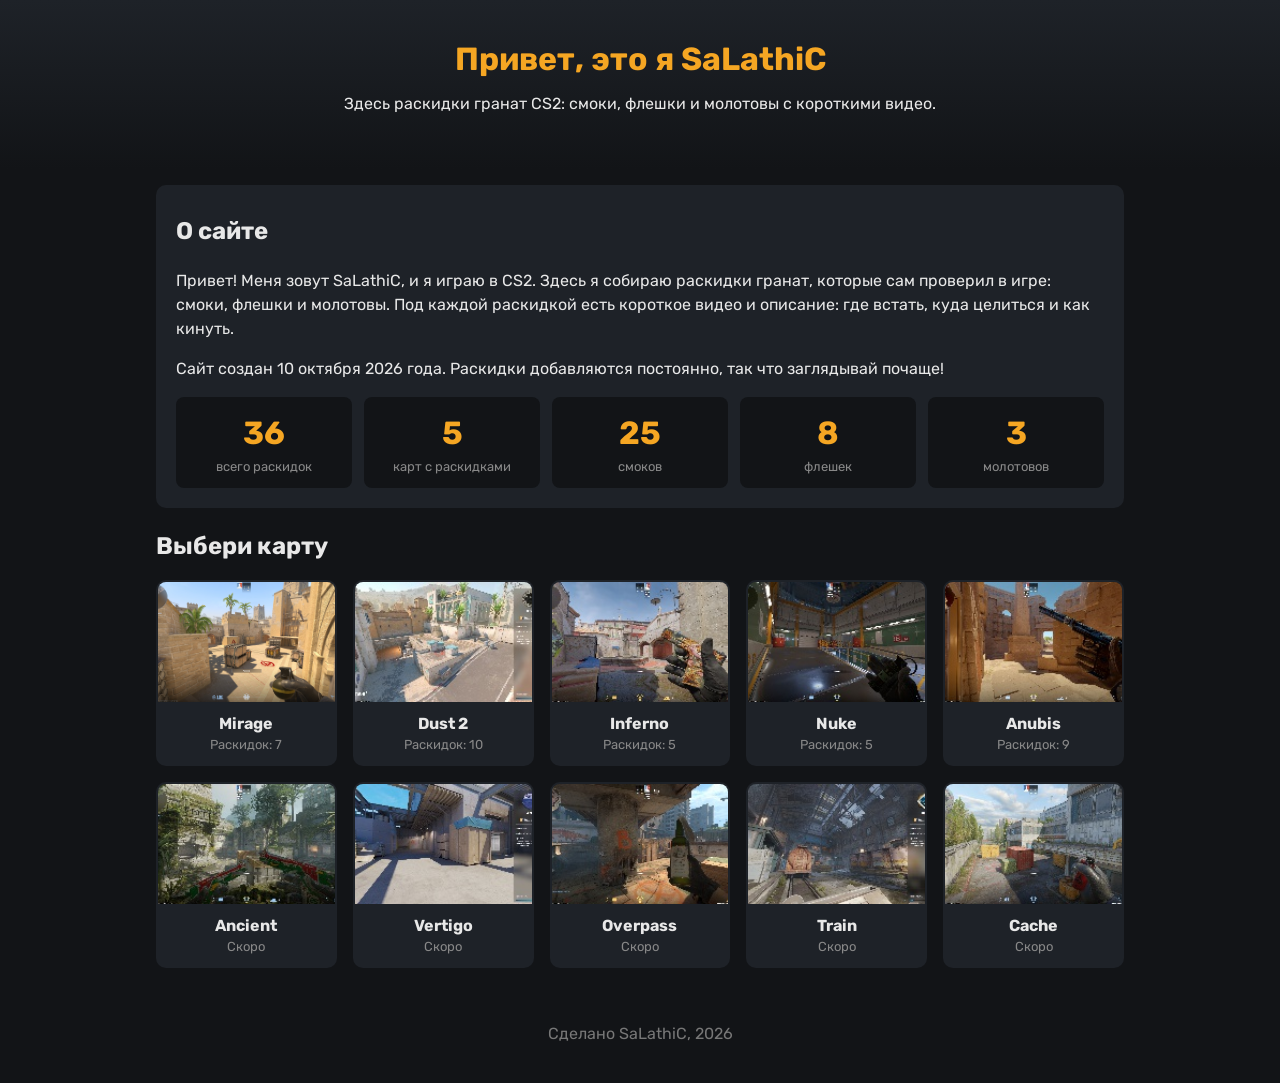
==== index.html @ a8b23113 "Первая версия сайта раскидок CS2: 5 карт, 36 раскидок" ====
<!DOCTYPE html>
<html lang="ru">
<head>
    <!-- Сюда пишем служебную информацию. Её не видно на странице -->
    <meta charset="UTF-8">
    <meta name="viewport" content="width=device-width, initial-scale=1.0">
    <title>Раскидки CS2</title>
    <!-- Подключаем шрифт Rubik из Google Fonts (он умеет русские буквы) -->
    <link rel="stylesheet" href="https://fonts.googleapis.com/css2?family=Rubik:wght@400;700&display=swap">
    <!-- Подключаем файл с оформлением -->
    <link rel="stylesheet" href="style.css">
</head>
<body>
    <!-- А всё, что внутри body, видно на странице -->

    <!-- Шапка сайта -->
    <header>
        <h1>Привет, это я SaLathiC</h1>
        <p>Здесь раскидки гранат CS2: смоки, флешки и молотовы с короткими видео.</p>
    </header>

    <!-- Основная часть: список карт -->
    <main>
        <!-- Блок «О сайте» -->
        <section class="about">
            <h2>О сайте</h2>
            <!-- ✏️ Текст можно поменять на свой -->
            <p>
                Привет! Меня зовут SaLathiC, и я играю в CS2. Здесь я собираю раскидки гранат,
                которые сам проверил в игре: смоки, флешки и молотовы. Под каждой раскидкой есть
                короткое видео и описание: где встать, куда целиться и как кинуть.
            </p>
            <p>Сайт создан 10 октября 2026 года. Раскидки добавляются постоянно, так что заглядывай почаще!</p>

            <!-- Статистика. Цифры посчитает JavaScript из файла home.js -->
            <div class="stats">
                <div class="stat">
                    <span class="stat-number" id="stat-total">0</span>
                    <span class="stat-label">всего раскидок</span>
                </div>
                <div class="stat">
                    <span class="stat-number" id="stat-maps">0</span>
                    <span class="stat-label">карт с раскидками</span>
                </div>
                <div class="stat">
                    <span class="stat-number" id="stat-smoke">0</span>
                    <span class="stat-label">смоков</span>
                </div>
                <div class="stat">
                    <span class="stat-number" id="stat-flash">0</span>
                    <span class="stat-label">флешек</span>
                </div>
                <div class="stat">
                    <span class="stat-number" id="stat-molotov">0</span>
                    <span class="stat-label">молотовов</span>
                </div>
            </div>
        </section>

        <h2>Выбери карту</h2>

        <!-- Пустая сетка для плиток карт. Их нарисует JavaScript из файла home.js -->
        <nav class="map-grid"></nav>
    </main>

    <!-- Подвал сайта -->
    <footer>
        <p>Сделано SaLathiC, 2026</p>
    </footer>

    <!-- Сначала данные, потом робот главной страницы -->
    <script src="data.js"></script>
    <script src="home.js"></script>
</body>
</html>
---- style.css ----
/* Это CSS — «одежда» сайта. Здесь пишем, как всё выглядит */

/* ===== Весь сайт ===== */

/* * — значит «все элементы». Так размеры считаются проще и понятнее */
* {
    box-sizing: border-box;
}

body {
    margin: 0;                          /* убираем белую рамку вокруг страницы */
    font-family: 'Rubik', sans-serif;   /* шрифт; если не загрузится — любой простой */
    background-color: #121417;          /* почти чёрный фон */
    color: #e8e8e8;                     /* светло-серый текст */
}

/* ===== Шапка ===== */

header {
    text-align: center;                 /* текст по центру */
    padding: 40px 16px;
    /* плавный переход цвета сверху вниз */
    background: linear-gradient(#1e2228, #121417);
}

header h1 {
    margin: 0;
    color: #f5a623;                     /* оранжевый, как в CS2 */
}

/* ===== Основная часть ===== */

main {
    max-width: 1000px;                  /* на широком экране не растягиваемся бесконечно */
    margin: 0 auto;                     /* auto по бокам — ставит блок по центру */
    padding: 16px;
}

/* ===== Блок «О сайте» ===== */

.about {
    background-color: #1e2228;
    border-radius: 10px;
    padding: 8px 20px 20px;
    margin-bottom: 24px;
    line-height: 1.5;                   /* расстояние между строчками — так текст легче читать */
}

/* Ряд с цифрами: плитки в ряд, а если не влезают — переносятся */
.stats {
    display: flex;
    flex-wrap: wrap;
    gap: 12px;
    margin-top: 16px;
}

/* Одна плитка с цифрой */
.stat {
    flex: 1;                            /* все плитки одинаковой ширины */
    min-width: 110px;
    display: flex;
    flex-direction: column;             /* цифра сверху, подпись снизу */
    align-items: center;
    padding: 12px;
    background-color: #121417;
    border-radius: 8px;
}

.stat-number {
    font-size: 32px;
    font-weight: bold;
    color: #f5a623;
}

.stat-label {
    font-size: 13px;
    color: #888;
    text-align: center;
}

/* Сетка плиток: сама решает, сколько плиток влезет в ряд.
   Каждая плитка не уже 180px, а лишнее место делится поровну */
.map-grid {
    display: grid;
    grid-template-columns: repeat(auto-fill, minmax(180px, 1fr));
    gap: 16px;                          /* расстояние между плитками */
}

/* Одна плитка карты */
.map-card {
    display: flex;
    flex-direction: column;             /* картинка сверху, название снизу */
    background-color: #1e2228;
    border: 2px solid transparent;      /* невидимая рамка, станет оранжевой при наведении */
    border-radius: 10px;                /* скруглённые углы */
    overflow: hidden;                   /* картинка не вылезает за скруглённые углы */
    color: inherit;                     /* цвет текста как у всей страницы, а не синий */
    text-decoration: none;              /* убираем подчёркивание ссылки */
    transition: transform 0.2s, border-color 0.2s;  /* плавная анимация за 0.2 секунды */
}

/* :hover — когда наводишь мышку на плитку */
.map-card:hover {
    transform: translateY(-4px);        /* приподнимаем на 4 пикселя */
    border-color: #f5a623;
}

/* Верхняя часть плитки: картинка или надпись «Скоро» */
.map-picture {
    width: 100%;
    height: 120px;
    object-fit: cover;                  /* картинка заполняет место и не сплющивается */
    display: flex;                      /* эти три строчки ставят текст «Скоро» по центру */
    align-items: center;
    justify-content: center;
    background-color: #2b2f36;
    color: #777;
}

/* Название карты под картинкой */
.map-name {
    padding: 12px 12px 0;
    text-align: center;
    font-weight: bold;
}

/* Подпись под названием: «Раскидок: 7» или «Скоро» */
.map-count {
    padding: 4px 12px 12px;
    text-align: center;
    font-size: 13px;
    color: #888;
}

/* ===== Подвал ===== */

footer {
    text-align: center;
    padding: 24px;
    color: #777;
}

/* ===== Другие страницы ===== */

/* Ссылка «← Назад к картам» */
.back-link {
    color: #f5a623;
    text-decoration: none;
}

/* ===== Фильтры ===== */

.filters {
    margin: 16px 0;
}

/* Поле поиска */
.search {
    width: 100%;
    max-width: 400px;
    padding: 10px 14px;
    margin-bottom: 12px;
    background-color: #1e2228;
    color: #e8e8e8;
    border: 2px solid #2b2f36;
    border-radius: 6px;
    font-family: inherit;
    font-size: 15px;
}

/* :focus — когда в поле кликнули и печатают */
.search:focus {
    outline: none;                      /* убираем стандартную синюю рамку браузера */
    border-color: #f5a623;
}

/* Одна группа кнопок — кнопки в ряд, а если не влезают — переносятся */
.filter-group {
    display: flex;
    flex-wrap: wrap;
    gap: 8px;
    margin-bottom: 8px;
}

.filter-button {
    padding: 8px 16px;
    background-color: #1e2228;
    color: #e8e8e8;
    border: 2px solid #2b2f36;
    border-radius: 6px;
    font-family: inherit;               /* кнопки по умолчанию берут другой шрифт — исправляем */
    font-size: 15px;
    cursor: pointer;                    /* курсор-рука при наведении */
}

.filter-button:hover {
    border-color: #f5a623;
}

/* Выбранная кнопка — оранжевая. JavaScript добавляет ей класс active */
.filter-button.active {
    background-color: #f5a623;
    border-color: #f5a623;
    color: black;
}

/* ===== Раскидки ===== */

/* Сетка карточек раскидок: как сетка карт, только карточки шире */
.lineup-grid {
    display: grid;
    grid-template-columns: repeat(auto-fill, minmax(300px, 1fr));
    gap: 16px;
}

/* Одна карточка раскидки */
.lineup-card {
    background-color: #1e2228;
    border-radius: 10px;
    overflow: hidden;
}

/* Видео на всю ширину карточки */
.lineup-card video {
    width: 100%;
    display: block;                     /* убирает маленькую щель под видео */
}

/* Текст под видео */
.lineup-info {
    padding: 12px 16px;
}

.lineup-info h3 {
    margin: 0 0 8px;                    /* отступ только снизу */
}

.lineup-info p {
    margin: 6px 0;
}

/* Метки «Смок», «T» и т.д. — маленькие цветные таблички */
.tag {
    display: inline-block;
    padding: 2px 8px;
    border-radius: 4px;
    font-size: 13px;
    font-weight: bold;
}

/* У каждой метки свой цвет */
.tag-smoke   { background-color: #6b7280; color: white; }   /* серый */
.tag-flash   { background-color: #f3f4f6; color: black; }   /* белый */
.tag-molotov { background-color: #dc2626; color: white; }   /* красный */
.tag-t       { background-color: #d97706; color: white; }   /* оранжевый — террористы */
.tag-ct      { background-color: #2563eb; color: white; }   /* синий — спецназ */
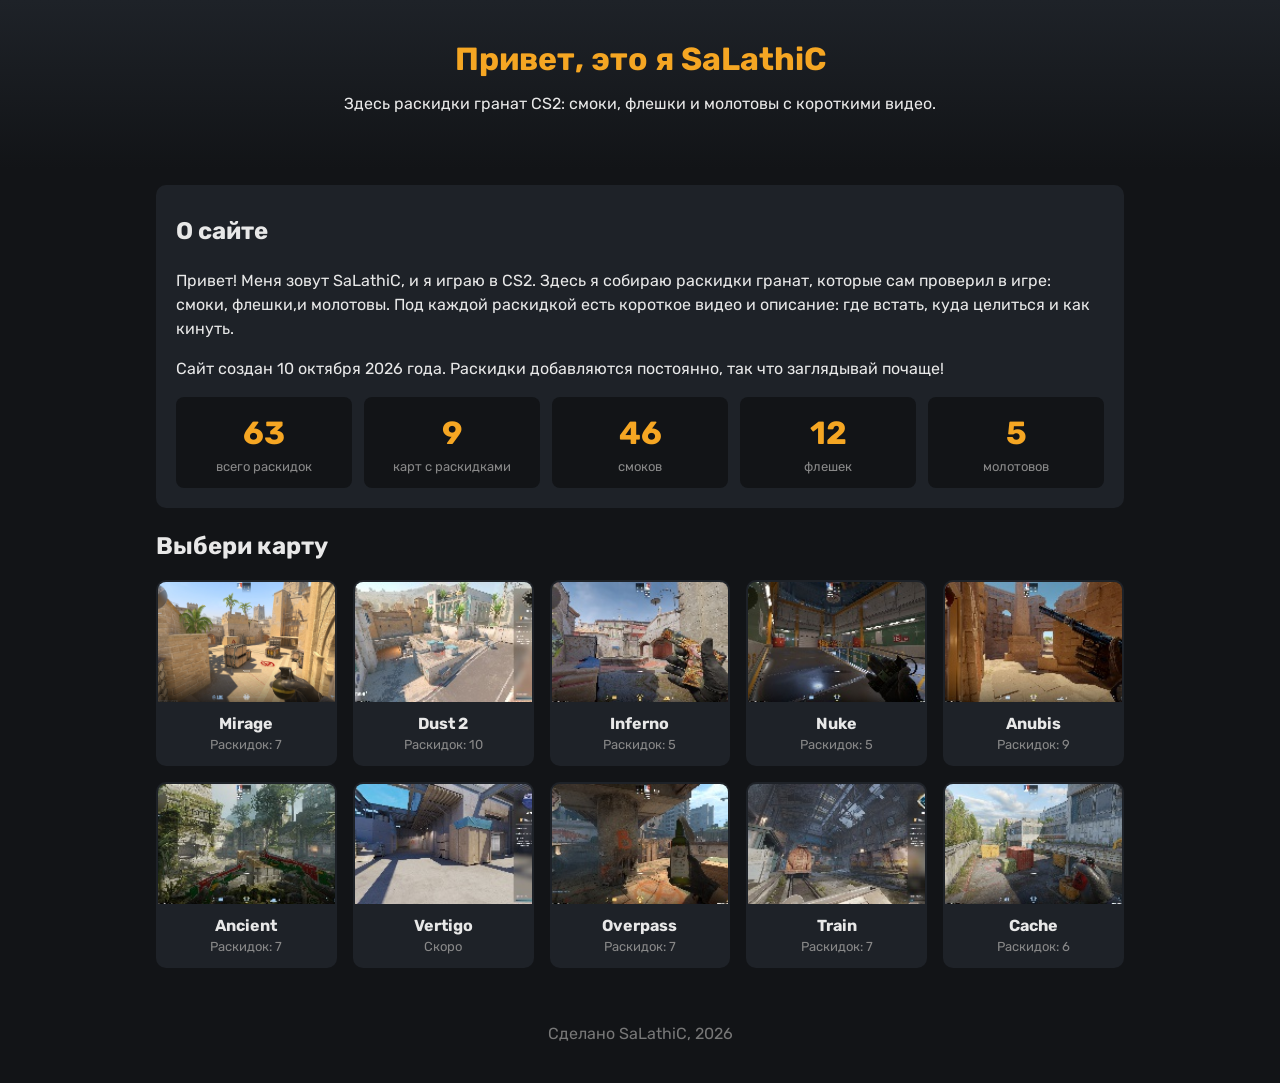
==== commit 65c17ae5: "Лёгкие видео, мини-странички, авторы и три новые карты - Все видео пережаты в 540p, у каждого есть к" ====
--- a/index.html
+++ b/index.html
@@ -27,7 +27,7 @@
             <!-- ✏️ Текст можно поменять на свой -->
             <p>
                 Привет! Меня зовут SaLathiC, и я играю в CS2. Здесь я собираю раскидки гранат,
-                которые сам проверил в игре: смоки, флешки и молотовы. Под каждой раскидкой есть
+                которые сам проверил в игре: смоки, флешки,и молотовы. Под каждой раскидкой есть
                 короткое видео и описание: где встать, куда целиться и как кинуть.
             </p>
             <p>Сайт создан 10 октября 2026 года. Раскидки добавляются постоянно, так что заглядывай почаще!</p>
--- a/style.css
+++ b/style.css
@@ -216,14 +216,25 @@
 /* Одна карточка раскидки */
 .lineup-card {
     background-color: #1e2228;
+    border: 2px solid transparent;      /* невидимый контур — станет белым при наведении */
     border-radius: 10px;
     overflow: hidden;
+    cursor: pointer;                    /* курсор-рука: «на меня можно нажать» */
+    transition: border-color 0.2s;      /* контур загорается плавно */
+}
+
+/* Наводишь мышку — контур загорается белым */
+.lineup-card:hover {
+    border-color: white;
 }
 
 /* Видео на всю ширину карточки */
 .lineup-card video {
     width: 100%;
     display: block;                     /* убирает маленькую щель под видео */
+    aspect-ratio: 16 / 9;               /* место под видео занято сразу, и страница не «прыгает» при загрузке */
+    object-fit: cover;
+    background-color: #000;
 }
 
 /* Текст под видео */
@@ -254,3 +265,191 @@
 .tag-molotov { background-color: #dc2626; color: white; }   /* красный */
 .tag-t       { background-color: #d97706; color: white; }   /* оранжевый — террористы */
 .tag-ct      { background-color: #2563eb; color: white; }   /* синий — спецназ */
+
+/* ===== Мини-страничка раскидки ===== */
+
+/* Тёмный полупрозрачный фон на весь экран */
+.modal {
+    position: fixed;                    /* «приклеен» к экрану и не прокручивается */
+    inset: 0;                           /* растянут на весь экран: сверху, справа, снизу, слева = 0 */
+    z-index: 100;                       /* поверх всего остального */
+    display: flex;
+    align-items: center;                /* окно по центру экрана */
+    justify-content: center;
+    padding: 16px;
+    background-color: rgba(0, 0, 0, 0.8);   /* чёрный, но на 80% непрозрачный */
+}
+
+/* hidden прячет элемент. Без этой строчки display: flex выше «перебил» бы hidden */
+.modal[hidden] {
+    display: none;
+}
+
+/* Само окно */
+.modal-window {
+    position: relative;                 /* чтобы крестик можно было поставить в его угол */
+    width: 100%;
+    max-width: 900px;
+    max-height: 100%;
+    overflow-y: auto;                   /* если окно не влезает по высоте — внутри появится прокрутка */
+    background-color: #1e2228;
+    border: 2px solid white;
+    border-radius: 12px;
+}
+
+/* Большое видео на всю ширину окна */
+.modal-video {
+    width: 100%;
+    display: block;
+    aspect-ratio: 16 / 9;
+    background-color: #000;
+}
+
+.modal-info {
+    padding: 16px 20px 20px;
+    line-height: 1.5;
+}
+
+.modal-info h2 {
+    margin: 0 0 8px;
+}
+
+/* Крестик в правом верхнем углу */
+.modal-close {
+    position: absolute;
+    top: 8px;
+    right: 8px;
+    z-index: 1;                         /* поверх видео */
+    width: 36px;
+    height: 36px;
+    border: none;
+    border-radius: 50%;                 /* круглая кнопка */
+    background-color: rgba(0, 0, 0, 0.6);
+    color: white;
+    font-size: 18px;
+    cursor: pointer;
+}
+
+.modal-close:hover {
+    background-color: #f5a623;
+    color: black;
+}
+
+/* ===== Автор раскидки ===== */
+
+/* Овальная плашка автора: маленькая аватарка + имя.
+   Видна сразу на карточке раскидки и в мини-страничке */
+.author-badge {
+    display: inline-flex;               /* аватарка и имя в одну строку */
+    align-items: center;
+    gap: 6px;
+    vertical-align: middle;
+    padding: 2px 10px 2px 2px;          /* слева меньше — там аватарка */
+    border: 1px solid #f5a623;
+    border-radius: 999px;               /* очень большое скругление = овал */
+    background-color: rgba(245, 166, 35, 0.15);   /* оранжевый, но почти прозрачный */
+    color: #f5a623;
+    font: inherit;
+    font-size: 13px;
+    font-weight: bold;
+    cursor: pointer;
+    transition: background-color 0.2s, color 0.2s;
+}
+
+.author-badge:hover {
+    background-color: #f5a623;
+    color: black;
+}
+
+/* Круглая мини-аватарка внутри плашки */
+.author-badge img {
+    width: 20px;
+    height: 20px;
+    border-radius: 50%;
+}
+
+/* Тёмный фон под карточкой автора — как у мини-странички, но ещё выше (z-index 200) */
+.author-popup {
+    position: fixed;
+    inset: 0;
+    z-index: 200;
+    display: flex;
+    align-items: center;
+    justify-content: center;
+    padding: 16px;
+    background-color: rgba(0, 0, 0, 0.6);
+}
+
+.author-popup[hidden] {
+    display: none;
+}
+
+/* Сама карточка автора */
+.author-window {
+    position: relative;
+    width: 100%;
+    max-width: 340px;
+    padding: 28px 24px 24px;
+    text-align: center;
+    background-color: #1e2228;
+    border: 2px solid white;
+    border-radius: 12px;
+}
+
+/* Круглая аватарка */
+.author-photo {
+    width: 120px;
+    height: 120px;
+    border-radius: 50%;
+    border: 3px solid #f5a623;
+    object-fit: cover;
+}
+
+.author-name {
+    margin: 12px 0 4px;
+    font-size: 24px;
+}
+
+.author-about {
+    color: #aaa;
+    line-height: 1.5;
+}
+
+/* Кнопка «Открыть канал на ...» */
+.author-channel {
+    display: inline-block;
+    margin-top: 8px;
+    padding: 10px 18px;
+    border-radius: 6px;
+    color: white;
+    font-weight: bold;
+    text-decoration: none;
+}
+
+/* Цвет кнопки — как у площадки */
+.channel-youtube         { background-color: #ff0000; }   /* красный YouTube */
+.channel-youtube:hover   { background-color: #cc0000; }
+.channel-rutube          { background-color: #100943; border: 1px solid #00a1e7; }   /* тёмно-синий Rutube */
+.channel-rutube:hover    { background-color: #00a1e7; }
+.channel-github          { background-color: #24292f; border: 1px solid #8b949e; }   /* тёмно-серый GitHub */
+.channel-github:hover    { background-color: #444c56; }
+
+/* Крестик — такой же, как у мини-странички */
+.author-close {
+    position: absolute;
+    top: 8px;
+    right: 8px;
+    width: 32px;
+    height: 32px;
+    border: none;
+    border-radius: 50%;
+    background-color: rgba(0, 0, 0, 0.4);
+    color: white;
+    font-size: 16px;
+    cursor: pointer;
+}
+
+.author-close:hover {
+    background-color: #f5a623;
+    color: black;
+}
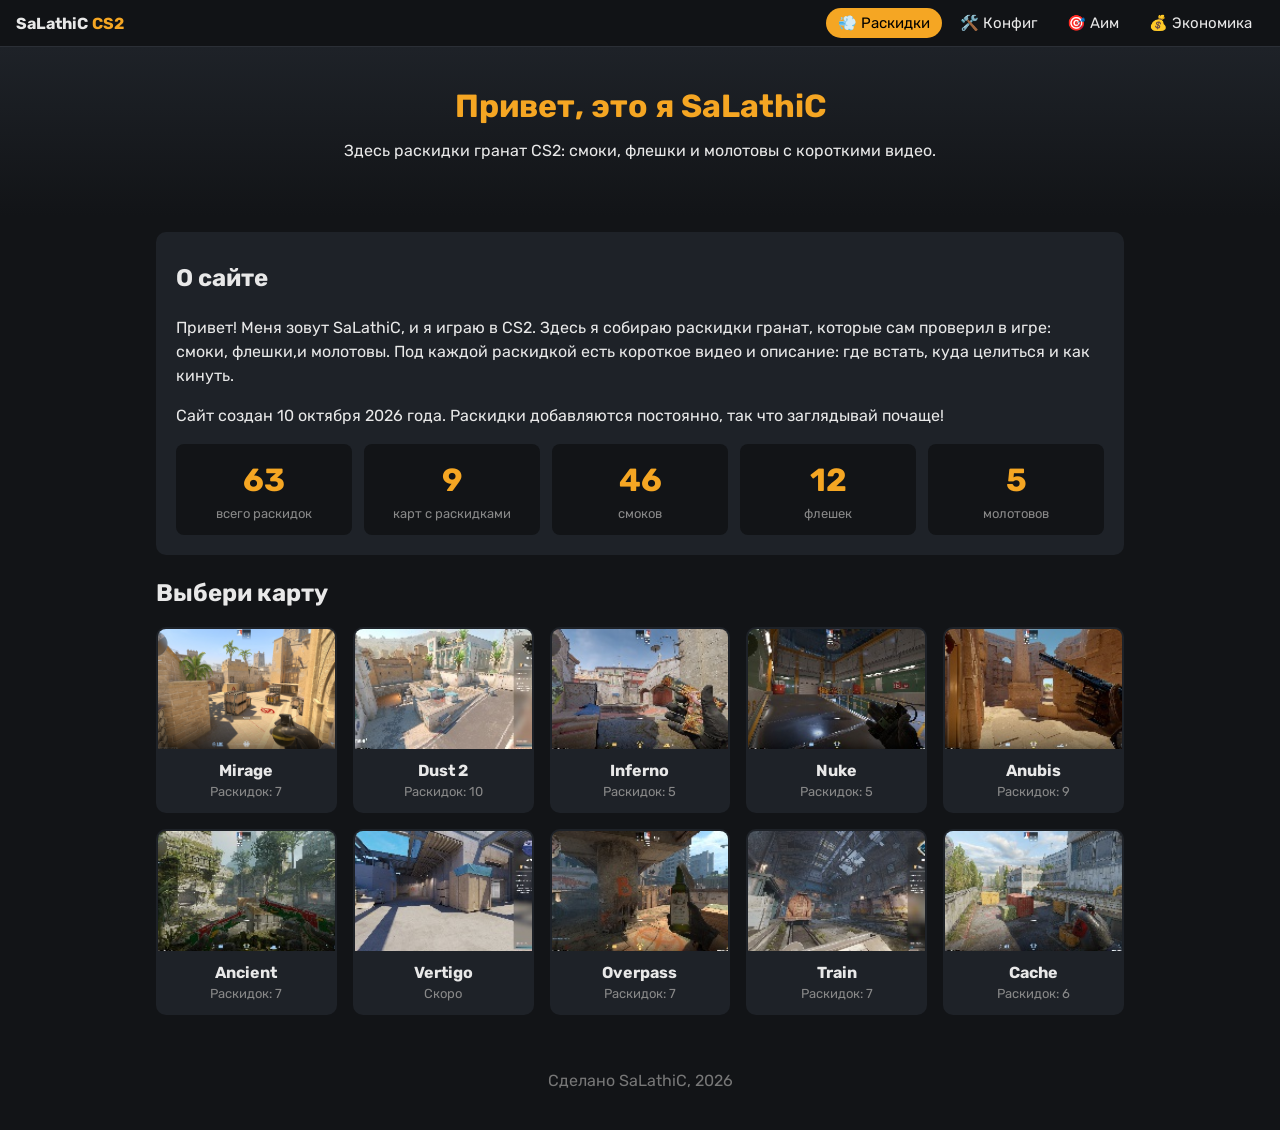
==== commit 58af4423: "CS2-помощник: меню, конфиг, аим-тренер и экономика - Меню сверху на всех страницах (nav.js) - Генера" ====
--- a/index.html
+++ b/index.html
@@ -11,6 +11,8 @@
     <link rel="stylesheet" href="style.css">
 </head>
 <body>
+    <!-- Меню сайта рисует файл nav.js -->
+    <script src="nav.js"></script>
     <!-- А всё, что внутри body, видно на странице -->
 
     <!-- Шапка сайта -->
--- a/style.css
+++ b/style.css
@@ -453,3 +453,348 @@
     background-color: #f5a623;
     color: black;
 }
+
+/* ===== Меню сайта ===== */
+
+/* Полоска меню, «приклеенная» к верху экрана при прокрутке */
+.site-nav {
+    position: sticky;                   /* при прокрутке остаётся наверху */
+    top: 0;
+    z-index: 50;
+    display: flex;
+    flex-wrap: wrap;                    /* на телефоне пункты переносятся на новую строку */
+    align-items: center;
+    gap: 6px;
+    padding: 8px 16px;
+    background-color: rgba(18, 20, 23, 0.95);
+    border-bottom: 1px solid #2b2f36;
+}
+
+.nav-logo {
+    margin-right: auto;                 /* auto толкает всё остальное вправо */
+    color: #e8e8e8;
+    font-weight: bold;
+    text-decoration: none;
+}
+
+.nav-logo span {
+    margin-left: 4px;
+    color: #f5a623;
+}
+
+.nav-link {
+    padding: 6px 12px;
+    border-radius: 999px;
+    color: #e8e8e8;
+    text-decoration: none;
+    font-size: 15px;
+}
+
+.nav-link:hover {
+    background-color: #2b2f36;
+}
+
+/* Раздел, где ты сейчас */
+.nav-link.active {
+    background-color: #f5a623;
+    color: black;
+}
+
+/* ===== Общее для страниц-инструментов ===== */
+
+.tool-intro {
+    color: #aaa;
+    line-height: 1.5;
+}
+
+/* Блок-карточка с настройками */
+.panel {
+    background-color: #1e2228;
+    border-radius: 10px;
+    padding: 16px 20px;
+    margin-bottom: 16px;
+}
+
+.panel h2 {
+    margin-top: 0;
+    font-size: 20px;
+}
+
+/* Строчка «название — ползунок — значение» */
+.field {
+    display: grid;
+    grid-template-columns: 170px 1fr 60px;
+    align-items: center;
+    gap: 10px;
+    margin: 8px 0;
+}
+
+.field output,
+.field .value {
+    color: #f5a623;
+    font-weight: bold;
+    text-align: right;
+}
+
+/* На телефоне — название сверху, ползунок под ним */
+@media (max-width: 560px) {
+    .field {
+        grid-template-columns: 1fr 60px;
+    }
+    .field label {
+        grid-column: 1 / -1;
+    }
+}
+
+input[type="range"] {
+    width: 100%;
+    accent-color: #f5a623;              /* оранжевый ползунок */
+}
+
+input[type="number"],
+input[type="text"],
+select {
+    width: 100%;
+    padding: 8px 10px;
+    background-color: #121417;
+    color: #e8e8e8;
+    border: 2px solid #2b2f36;
+    border-radius: 6px;
+    font-family: inherit;
+    font-size: 15px;
+}
+
+.check {
+    display: flex;
+    align-items: center;
+    gap: 8px;
+    margin: 6px 0;
+    cursor: pointer;
+}
+
+.check input {
+    accent-color: #f5a623;
+    width: 18px;
+    height: 18px;
+}
+
+/* Большая оранжевая кнопка */
+.big-button {
+    padding: 10px 18px;
+    border: none;
+    border-radius: 6px;
+    background-color: #f5a623;
+    color: black;
+    font-family: inherit;
+    font-size: 15px;
+    font-weight: bold;
+    cursor: pointer;
+}
+
+.big-button:hover {
+    background-color: #ffc04d;
+}
+
+.big-button.secondary {
+    background-color: #2b2f36;
+    color: #e8e8e8;
+}
+
+.big-button.secondary:hover {
+    background-color: #3a3f48;
+}
+
+.button-row {
+    display: flex;
+    flex-wrap: wrap;
+    gap: 8px;
+    margin-top: 12px;
+}
+
+/* Поле с готовыми командами */
+.code-output {
+    width: 100%;
+    min-height: 220px;
+    padding: 12px;
+    background-color: #0b0c0e;
+    color: #9fe870;                     /* зелёный «хакерский» текст */
+    border: 2px solid #2b2f36;
+    border-radius: 6px;
+    font-family: Consolas, monospace;
+    font-size: 14px;
+    resize: vertical;
+}
+
+.hint {
+    color: #888;
+    font-size: 14px;
+    line-height: 1.5;
+}
+
+.hint code {
+    color: #f5a623;
+}
+
+/* ===== Генератор конфига ===== */
+
+/* Превью слева, настройки справа (на телефоне — друг под другом) */
+.crosshair-layout {
+    display: grid;
+    grid-template-columns: 320px 1fr;
+    gap: 20px;
+    align-items: start;
+}
+
+@media (max-width: 760px) {
+    .crosshair-layout {
+        grid-template-columns: 1fr;
+    }
+}
+
+#crosshair-preview {
+    width: 100%;
+    max-width: 320px;
+    border-radius: 8px;
+    border: 2px solid #2b2f36;
+}
+
+input[type="color"] {
+    width: 60px;
+    height: 32px;
+    border: none;
+    background: none;
+    cursor: pointer;
+}
+
+/* ===== Аим-тренер ===== */
+
+/* Игровое поле растягивается на всю ширину, но сохраняет пропорции */
+#aim-canvas {
+    display: block;
+    width: 100%;
+    height: auto;
+    margin-bottom: 16px;
+    border: 2px solid #2b2f36;
+    border-radius: 10px;
+    cursor: none;                       /* обычный курсор прячем — прицел рисует aim.js */
+    touch-action: manipulation;
+}
+
+/* ===== Калькулятор экономики ===== */
+
+/* Заголовок блока + кошелёк/кнопка справа */
+.shop-header {
+    display: flex;
+    flex-wrap: wrap;
+    align-items: center;
+    justify-content: space-between;
+    gap: 8px;
+}
+
+.shop-header h2 {
+    margin: 0;
+}
+
+/* Кошелёк «Осталось: $...» */
+.wallet {
+    padding: 6px 14px;
+    border-radius: 999px;
+    background-color: #121417;
+    font-size: 18px;
+}
+
+.wallet b {
+    color: #9fe870;
+}
+
+/* Название раздела магазина */
+.shop-section {
+    margin: 16px 0 8px;
+    font-size: 15px;
+    color: #aaa;
+}
+
+/* Кнопки предметов в ряд */
+.shop-row {
+    display: grid;
+    grid-template-columns: repeat(auto-fill, minmax(130px, 1fr));
+    gap: 8px;
+}
+
+/* Кнопка-предмет: название сверху, цена снизу */
+.shop-item {
+    position: relative;
+    display: flex;
+    flex-direction: column;
+    align-items: flex-start;
+    gap: 2px;
+    padding: 10px 12px;
+    background-color: #121417;
+    color: #e8e8e8;
+    border: 2px solid #2b2f36;
+    border-radius: 8px;
+    font-family: inherit;
+    font-size: 14px;
+    text-align: left;
+    cursor: pointer;
+    transition: border-color 0.15s, transform 0.1s;
+}
+
+.shop-item b {
+    color: #9fe870;
+}
+
+.shop-item:hover:not(:disabled) {
+    border-color: #f5a623;
+}
+
+/* :active — в момент нажатия кнопка чуть «вдавливается» */
+.shop-item:active:not(:disabled) {
+    transform: scale(0.96);
+}
+
+/* Нельзя купить — серая и полупрозрачная */
+.shop-item:disabled {
+    opacity: 0.35;
+    cursor: not-allowed;
+}
+
+/* Галочка «уже куплено» в углу кнопки */
+.shop-item .owned {
+    position: absolute;
+    top: 4px;
+    right: 6px;
+    font-style: normal;
+    font-size: 12px;
+    color: #f5a623;
+}
+
+/* Купленные предметы в корзине */
+#eco-cart {
+    display: flex;
+    flex-wrap: wrap;
+    gap: 8px;
+    margin-top: 8px;
+}
+
+.cart-item {
+    padding: 8px 12px;
+    background-color: rgba(245, 166, 35, 0.15);
+    color: #e8e8e8;
+    border: 1px solid #f5a623;
+    border-radius: 999px;
+    font-family: inherit;
+    font-size: 14px;
+    cursor: pointer;
+}
+
+.cart-item:hover {
+    background-color: #c62828;      /* красный — «продать» */
+    border-color: #c62828;
+}
+
+.cart-total {
+    width: 100%;
+    margin: 8px 0 0;
+    color: #aaa;
+}
